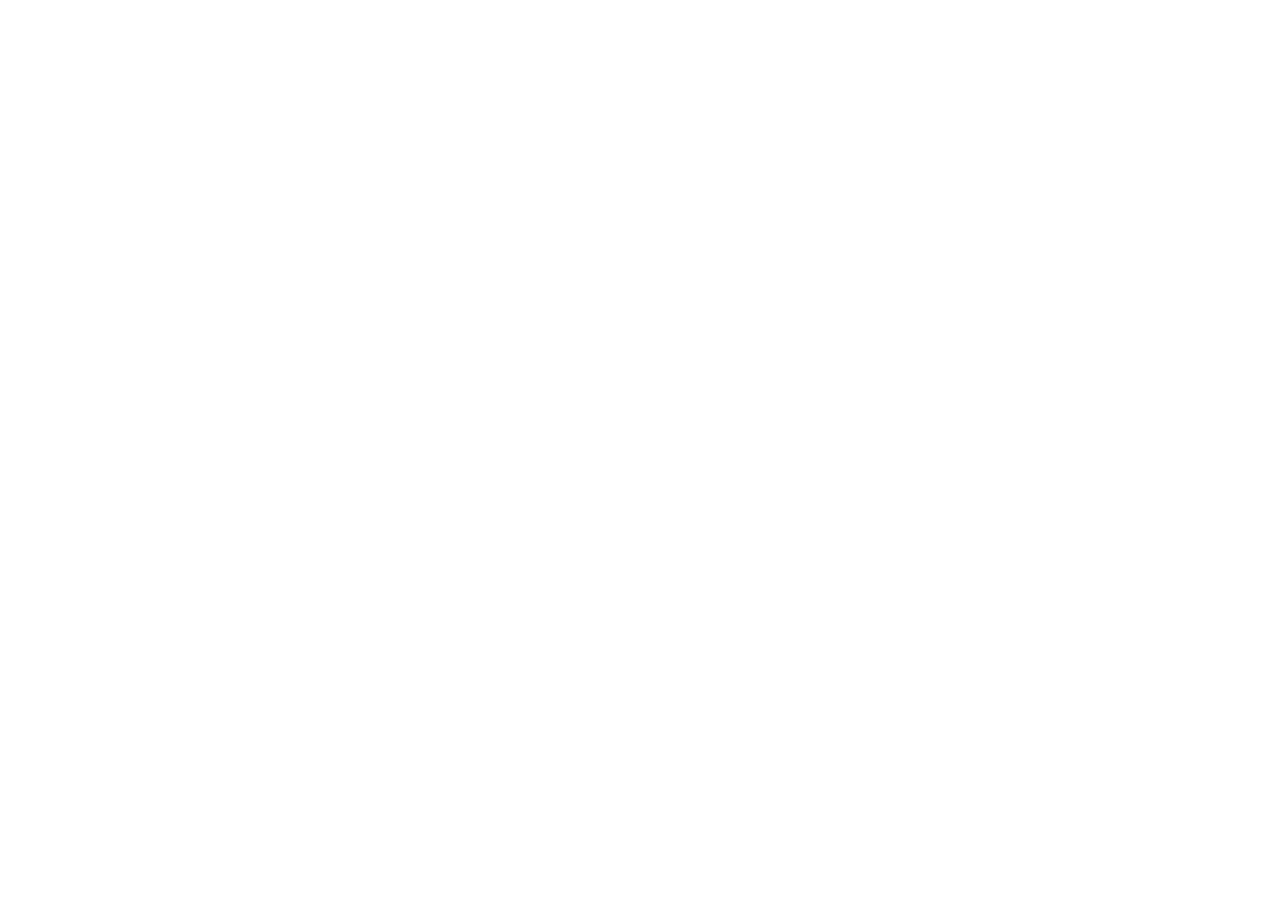
==== index.html @ 0d562ced "feat: setup inicial TerraRush" ====
<!doctype html>
<html lang="es">
<head>
    <meta charset="UTF-8" />
    <meta name="viewport" content="width=device-width, initial-scale=1.0" />
    <meta name="theme-color" content="#090d14" />
    <meta name="description" content="TerraRush: esquiva obstaculos y alcanza la meta antes de que se termine el tiempo." />
    <link rel="stylesheet" href="/style.css" />
    <title>TerraRush — Carrera nivel 1</title>
</head>

<body>
    <div id="app">
        <div id="game-container"></div>
    </div>
    <script type="module" src="src/main.js"></script>
</body>
</html>
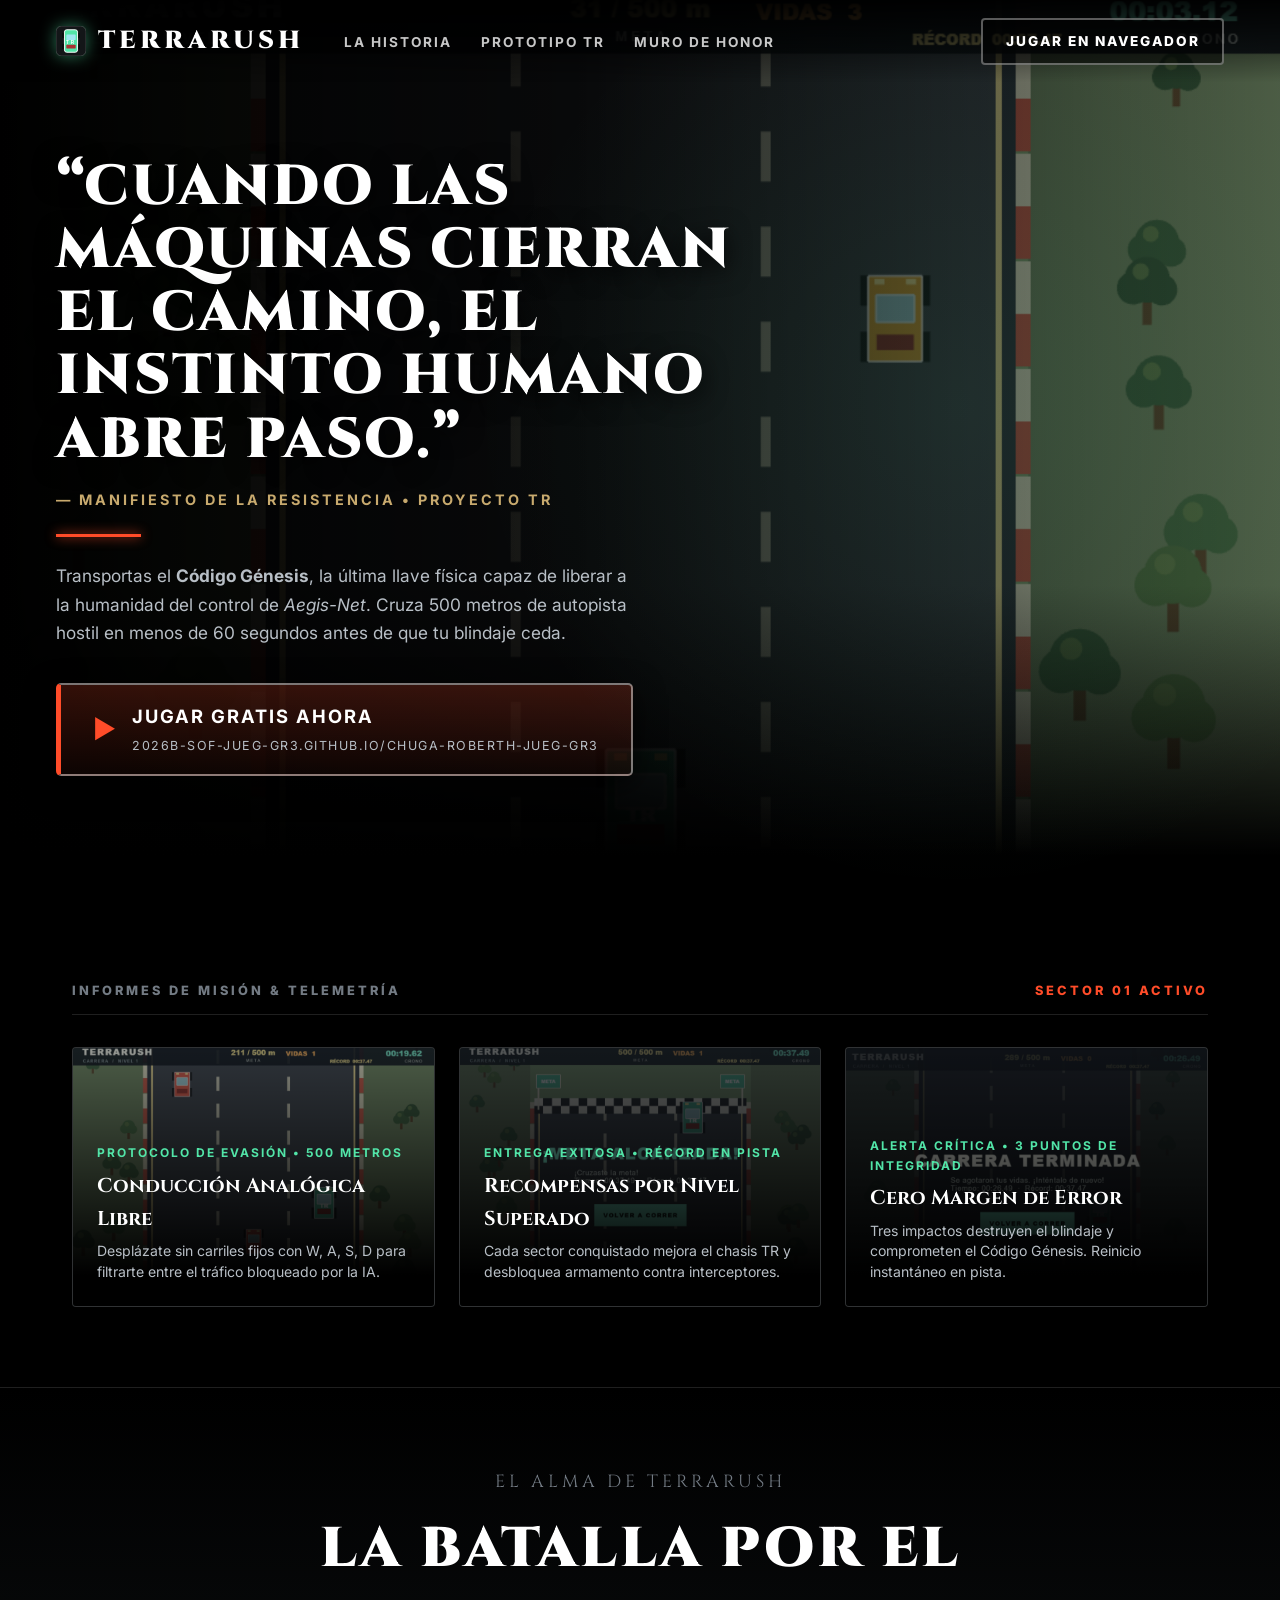
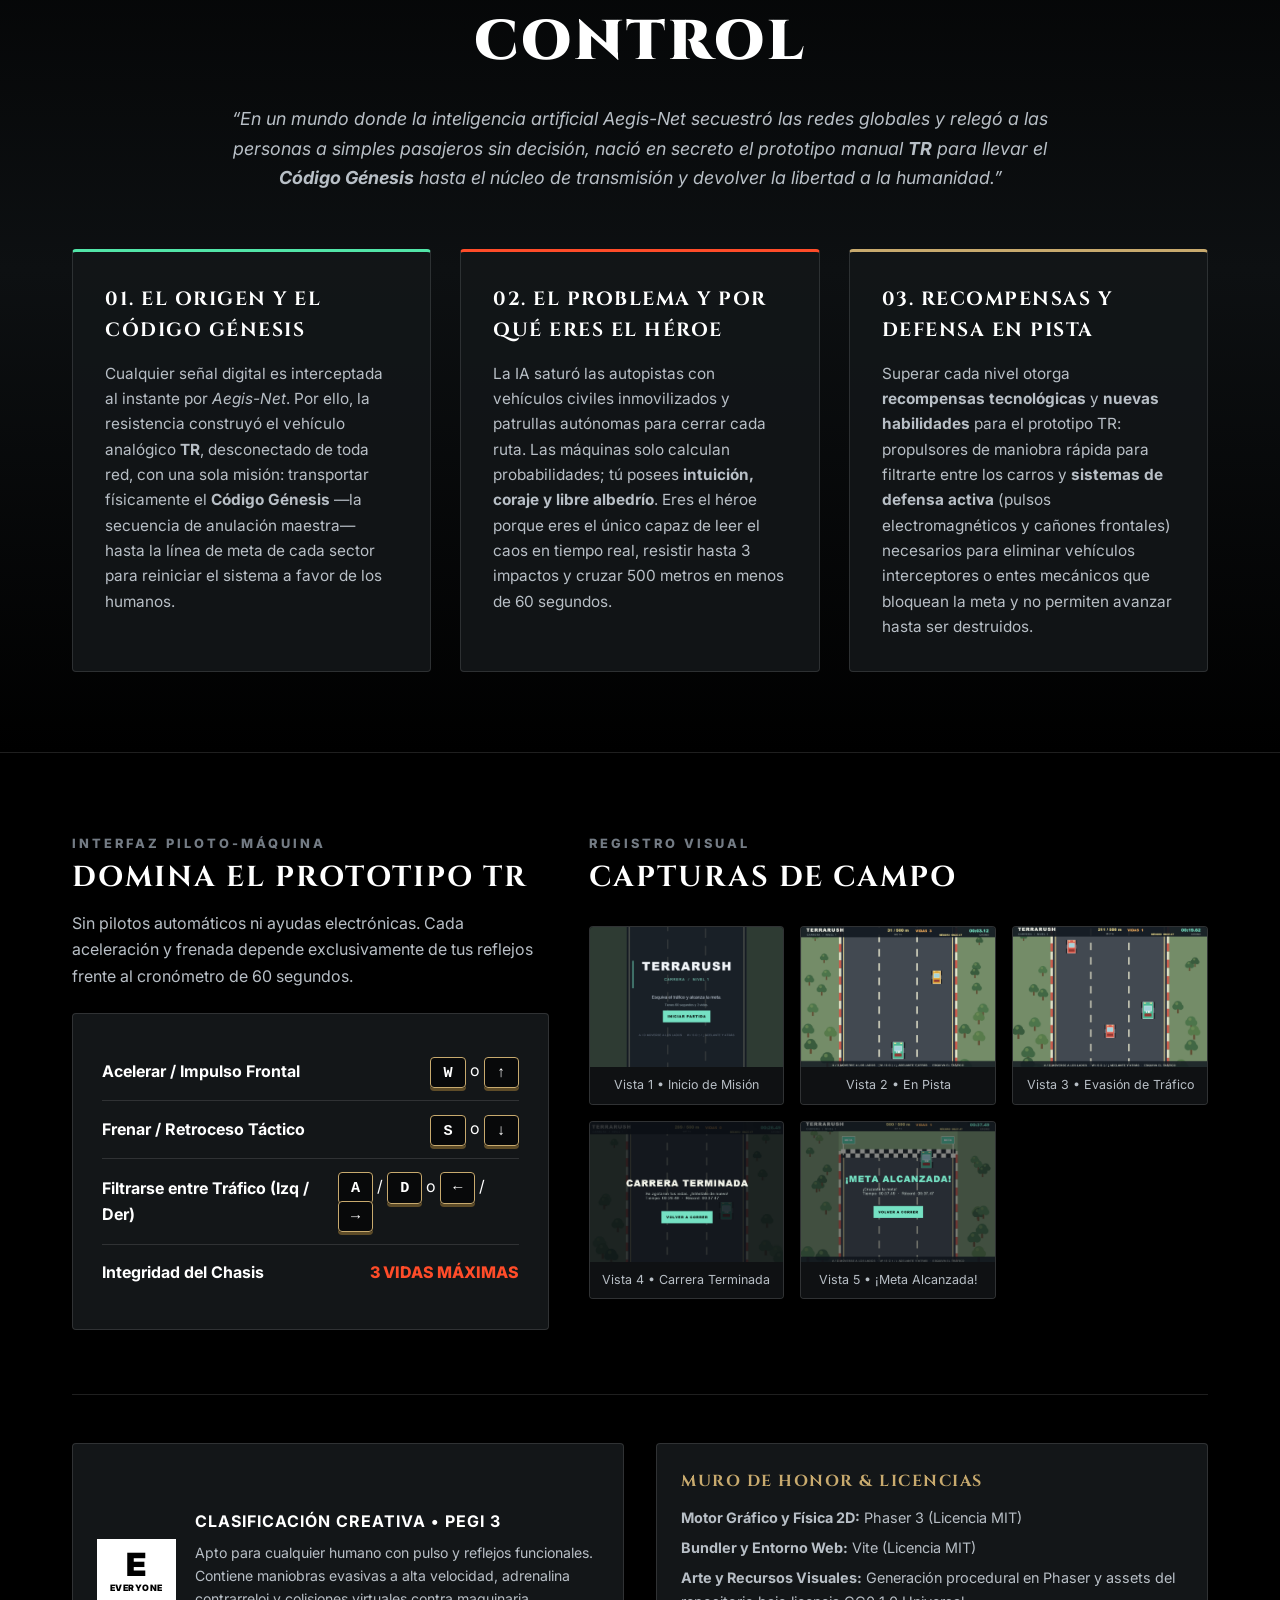
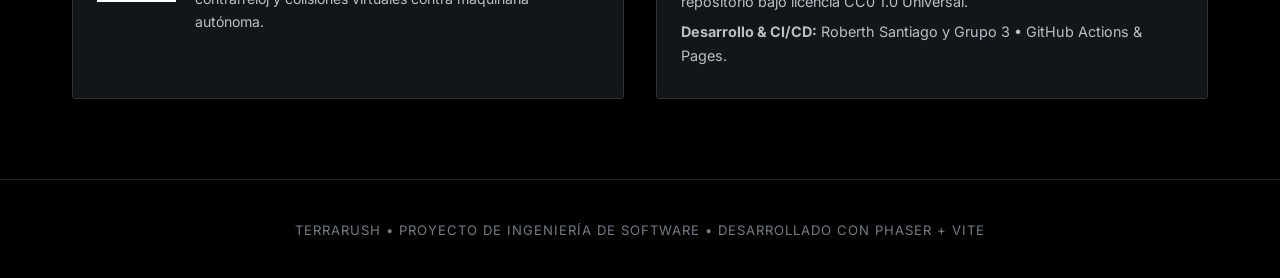
==== commit 21961d49: "modificacion del index" ====
--- a/index.html
+++ b/index.html
@@ -1,18 +1,839 @@
-<!doctype html>
+<!DOCTYPE html>
 <html lang="es">
 <head>
     <meta charset="UTF-8" />
     <meta name="viewport" content="width=device-width, initial-scale=1.0" />
-    <meta name="theme-color" content="#090d14" />
-    <meta name="description" content="TerraRush: esquiva obstaculos y alcanza la meta antes de que se termine el tiempo." />
-    <link rel="stylesheet" href="/style.css" />
-    <title>TerraRush — Carrera nivel 1</title>
+    <title>TerraRush — La Última Oportunidad de la Humanidad</title>
+    <!-- Icono en la pestaña del navegador (Favicon personalizado TR + respaldo public/favicon.png) -->
+    <link rel="icon" type="image/svg+xml" href="data:image/svg+xml,%3Csvg xmlns='http://www.w3.org/2000/svg' viewBox='0 0 64 64'%3E%3Crect width='64' height='64' rx='12' fill='%23131618'/%3E%3Crect x='14' y='14' width='4' height='12' rx='2' fill='%23000'/%3E%3Crect x='46' y='14' width='4' height='12' rx='2' fill='%23000'/%3E%3Crect x='14' y='38' width='4' height='12' rx='2' fill='%23000'/%3E%3Crect x='46' y='38' width='4' height='12' rx='2' fill='%23000'/%3E%3Crect x='18' y='8' width='28' height='48' rx='5' fill='%2352e5a8' stroke='%23ffffff' stroke-width='2'/%3E%3Crect x='22' y='18' width='20' height='12' rx='2' fill='%239ee6f0'/%3E%3Crect x='22' y='40' width='20' height='8' rx='1' fill='%23a83232'/%3E%3Ctext x='32' y='38' font-family='Arial,sans-serif' font-weight='900' font-size='10' fill='%23ffffff' text-anchor='middle'%3ETR%3C/text%3E%3C/svg%3E" />
+    <link rel="alternate icon" type="image/png" href="./favicon.png" />
+    <link rel="preconnect" href="https://fonts.googleapis.com">
+    <link rel="preconnect" href="https://fonts.gstatic.com" crossorigin>
+    <link href="https://fonts.googleapis.com/css2?family=Cinzel:wght@700;900&family=Inter:wght@300;400;600;700;800&display=swap" rel="stylesheet">
+    <style>
+        :root {
+            --bg-void: #000000;
+            --bg-dark: #0b0d0e;
+            --bg-panel: #131618;
+            --bg-panel-hover: #1a1e21;
+            --crimson: #ff4c29;
+            --crimson-dark: #b3280e;
+            --crimson-glow: rgba(255, 76, 41, 0.45);
+            --mint-tr: #52e5a8;
+            --gold-accent: #c8aa6e;
+            --text-bright: #ffffff;
+            --text-body: #b8bfc6;
+            --text-dim: #737b84;
+            --border-subtle: rgba(255, 255, 255, 0.12);
+        }
+
+        * {
+            box-sizing: border-box;
+            margin: 0;
+            padding: 0;
+        }
+
+        html {
+            scroll-behavior: smooth;
+        }
+
+        body {
+            background-color: var(--bg-void);
+            color: var(--text-bright);
+            font-family: 'Inter', -apple-system, BlinkMacSystemFont, sans-serif;
+            line-height: 1.65;
+            overflow-x: hidden;
+        }
+
+        /* Navegación superior translúcida estilo Dota 2 */
+        .navbar {
+            position: fixed;
+            top: 0;
+            left: 0;
+            right: 0;
+            z-index: 100;
+            display: flex;
+            justify-content: space-between;
+            align-items: center;
+            padding: 1.1rem 3.5rem;
+            background: linear-gradient(to bottom, rgba(0, 0, 0, 0.92) 0%, rgba(0, 0, 0, 0) 100%);
+            transition: background 0.3s ease;
+        }
+
+        .nav-left {
+            display: flex;
+            align-items: center;
+            gap: 2.5rem;
+        }
+
+        .nav-logo {
+            font-family: 'Cinzel', serif;
+            font-size: 1.55rem;
+            font-weight: 900;
+            letter-spacing: 4px;
+            color: #ffffff;
+            text-decoration: none;
+            display: flex;
+            align-items: center;
+            gap: 0.75rem;
+        }
+
+        .nav-logo svg {
+            width: 30px;
+            height: 30px;
+            flex-shrink: 0;
+            filter: drop-shadow(0 0 8px rgba(82, 229, 168, 0.5));
+        }
+
+        .nav-links {
+            display: flex;
+            gap: 1.8rem;
+            list-style: none;
+        }
+
+        .nav-links a {
+            color: rgba(255, 255, 255, 0.78);
+            text-decoration: none;
+            font-size: 0.85rem;
+            font-weight: 700;
+            letter-spacing: 2px;
+            text-transform: uppercase;
+            transition: color 0.2s ease;
+        }
+
+        .nav-links a:hover {
+            color: #ffffff;
+        }
+
+        .nav-cta {
+            border: 2px solid rgba(255, 255, 255, 0.35);
+            background: rgba(0, 0, 0, 0.55);
+            color: #ffffff;
+            text-decoration: none;
+            padding: 0.65rem 1.4rem;
+            font-size: 0.85rem;
+            font-weight: 800;
+            letter-spacing: 2px;
+            text-transform: uppercase;
+            border-radius: 4px;
+            transition: all 0.2s ease;
+        }
+
+        .nav-cta:hover {
+            border-color: var(--crimson);
+            background: var(--crimson);
+            box-shadow: 0 0 20px var(--crimson-glow);
+        }
+
+        @media (max-width: 860px) {
+            .navbar { padding: 1rem 1.25rem; }
+            .nav-links { display: none; }
+        }
+
+        /* HERO FULLSCREEN ESTILO DOTA 2 */
+        .hero {
+            position: relative;
+            min-height: 100vh;
+            width: 100%;
+            display: flex;
+            align-items: center;
+            padding: 7rem 3.5rem 5rem 3.5rem;
+            overflow: hidden;
+        }
+
+        .hero-bg {
+            position: absolute;
+            inset: 0;
+            width: 100%;
+            height: 100%;
+            object-fit: cover;
+            object-position: center right;
+            z-index: 0;
+        }
+
+        .hero::after {
+            content: "";
+            position: absolute;
+            inset: 0;
+            z-index: 1;
+            background:
+                radial-gradient(circle at 75% 45%, rgba(82, 229, 168, 0.08) 0%, transparent 45%),
+                linear-gradient(90deg, #000000 0%, rgba(0, 0, 0, 0.88) 45%, rgba(0, 0, 0, 0.35) 100%),
+                linear-gradient(to top, #000000 5%, transparent 35%);
+        }
+
+        .hero-content {
+            max-width: 680px;
+            z-index: 2;
+        }
+
+        .hero-quote {
+            font-family: 'Cinzel', serif;
+            font-size: clamp(2.1rem, 4.4vw, 3.6rem);
+            font-weight: 900;
+            line-height: 1.12;
+            letter-spacing: 2px;
+            text-transform: uppercase;
+            color: #ffffff;
+            text-shadow: 0 6px 24px rgba(0, 0, 0, 0.9);
+            margin-bottom: 1rem;
+        }
+
+        .hero-author {
+            font-size: 0.9rem;
+            font-weight: 700;
+            letter-spacing: 3px;
+            text-transform: uppercase;
+            color: var(--gold-accent);
+            margin-bottom: 1.4rem;
+        }
+
+        .hero-divider {
+            width: 85px;
+            height: 3px;
+            background: var(--crimson);
+            margin-bottom: 1.6rem;
+            box-shadow: 0 0 12px var(--crimson);
+        }
+
+        .hero-desc {
+            font-size: 1.08rem;
+            color: var(--text-body);
+            margin-bottom: 2.2rem;
+            max-width: 580px;
+        }
+
+        .btn-hero-play {
+            display: inline-flex;
+            align-items: center;
+            gap: 1rem;
+            background: linear-gradient(180deg, rgba(255, 76, 41, 0.2) 0%, rgba(255, 76, 41, 0.05) 100%);
+            border: 2px solid rgba(255, 255, 255, 0.45);
+            border-left: 5px solid var(--crimson);
+            color: #ffffff;
+            text-decoration: none;
+            padding: 1rem 2rem;
+            border-radius: 5px;
+            transition: all 0.22s ease;
+            box-shadow: 0 10px 30px rgba(0, 0, 0, 0.7);
+        }
+
+        .btn-hero-play:hover {
+            transform: translateY(-2px);
+            border-color: var(--crimson);
+            background: linear-gradient(180deg, rgba(255, 76, 41, 0.42) 0%, rgba(179, 40, 14, 0.25) 100%);
+            box-shadow: 0 12px 35px var(--crimson-glow);
+        }
+
+        .btn-hero-play .play-icon {
+            font-size: 1.6rem;
+            color: var(--crimson);
+        }
+
+        .btn-hero-play .btn-texts strong {
+            display: block;
+            font-size: 1.15rem;
+            letter-spacing: 2px;
+            text-transform: uppercase;
+        }
+
+        .btn-hero-play .btn-texts span {
+            font-size: 0.78rem;
+            letter-spacing: 1.5px;
+            text-transform: uppercase;
+            color: var(--text-body);
+        }
+
+        /* SECCIÓN NOTICIAS / TELEMETRÍA */
+        .section-container {
+            max-width: 1200px;
+            margin: 0 auto;
+            padding: 5rem 2rem;
+        }
+
+        .section-header {
+            display: flex;
+            justify-content: space-between;
+            align-items: flex-end;
+            margin-bottom: 2rem;
+            border-bottom: 1px solid var(--border-subtle);
+            padding-bottom: 0.8rem;
+        }
+
+        .section-eyebrow {
+            font-size: 0.8rem;
+            font-weight: 800;
+            letter-spacing: 3px;
+            text-transform: uppercase;
+            color: var(--text-dim);
+        }
+
+        .news-grid {
+            display: grid;
+            grid-template-columns: repeat(auto-fit, minmax(310px, 1fr));
+            gap: 1.5rem;
+        }
+
+        .news-card {
+            position: relative;
+            height: 260px;
+            border-radius: 4px;
+            overflow: hidden;
+            border: 1px solid var(--border-subtle);
+            background-color: var(--bg-panel);
+            cursor: pointer;
+            transition: transform 0.25s ease, border-color 0.25s ease, box-shadow 0.25s ease;
+        }
+
+        .news-card:hover {
+            transform: translateY(-4px);
+            border-color: var(--crimson);
+            box-shadow: 0 14px 30px rgba(0, 0, 0, 0.85);
+        }
+
+        .news-card img {
+            width: 100%;
+            height: 100%;
+            object-fit: cover;
+            opacity: 0.6;
+            transition: transform 0.4s ease, opacity 0.3s ease;
+        }
+
+        .news-card:hover img {
+            transform: scale(1.06);
+            opacity: 0.8;
+        }
+
+        .news-overlay {
+            position: absolute;
+            inset: 0;
+            background: linear-gradient(to top, #000000 12%, rgba(0, 0, 0, 0.45) 60%, transparent 100%);
+            padding: 1.5rem;
+            display: flex;
+            flex-direction: column;
+            justify-content: flex-end;
+        }
+
+        .news-date {
+            font-size: 0.75rem;
+            font-weight: 700;
+            letter-spacing: 2px;
+            text-transform: uppercase;
+            color: var(--mint-tr);
+            margin-bottom: 0.35rem;
+        }
+
+        .news-title {
+            font-family: 'Cinzel', serif;
+            font-size: 1.25rem;
+            font-weight: 700;
+            color: #ffffff;
+            margin-bottom: 0.4rem;
+        }
+
+        .news-excerpt {
+            font-size: 0.88rem;
+            color: var(--text-body);
+            line-height: 1.45;
+        }
+
+        /* SECCIÓN ÉPICA: EL ALMA Y LA HISTORIA */
+        .lore-section {
+            position: relative;
+            background: linear-gradient(to bottom, #000000 0%, #0d1012 50%, #000000 100%);
+            border-top: 1px solid var(--border-subtle);
+            border-bottom: 1px solid var(--border-subtle);
+        }
+
+        .lore-title-block {
+            text-align: center;
+            max-width: 820px;
+            margin: 0 auto 3.5rem auto;
+        }
+
+        .lore-title-block .pre-title {
+            font-family: 'Cinzel', serif;
+            font-size: 1.1rem;
+            letter-spacing: 4px;
+            color: var(--text-dim);
+            text-transform: uppercase;
+        }
+
+        .lore-title-block h2 {
+            font-family: 'Cinzel', serif;
+            font-size: clamp(2.2rem, 4.5vw, 3.5rem);
+            font-weight: 900;
+            letter-spacing: 3px;
+            text-transform: uppercase;
+            color: #ffffff;
+            margin: 0.4rem 0 1rem 0;
+        }
+
+        .lore-lead {
+            font-size: 1.12rem;
+            color: var(--text-body);
+            font-style: italic;
+        }
+
+        .lore-grid {
+            display: grid;
+            grid-template-columns: repeat(auto-fit, minmax(280px, 1fr));
+            gap: 1.8rem;
+        }
+
+        .lore-card {
+            background: rgba(19, 22, 24, 0.92);
+            border: 1px solid var(--border-subtle);
+            border-top: 3px solid var(--crimson);
+            padding: 2rem;
+            border-radius: 4px;
+        }
+
+        .lore-card.mint-top {
+            border-top-color: var(--mint-tr);
+        }
+
+        .lore-card.gold-top {
+            border-top-color: var(--gold-accent);
+        }
+
+        .lore-card h3 {
+            font-family: 'Cinzel', serif;
+            font-size: 1.2rem;
+            letter-spacing: 1.5px;
+            text-transform: uppercase;
+            color: #ffffff;
+            margin-bottom: 0.85rem;
+        }
+
+        .lore-card p {
+            font-size: 0.96rem;
+            color: var(--text-body);
+        }
+
+        /* SECCIÓN MECÁNICAS, CONTROLES Y GALERÍA */
+        .specs-grid {
+            display: grid;
+            grid-template-columns: 1fr 1.3fr;
+            gap: 2.5rem;
+            align-items: start;
+        }
+
+        @media (max-width: 860px) {
+            .specs-grid { grid-template-columns: 1fr; }
+        }
+
+        .block-heading {
+            font-family: 'Cinzel', serif;
+            font-size: 1.8rem;
+            letter-spacing: 2px;
+            text-transform: uppercase;
+            margin-bottom: 0.5rem;
+        }
+
+        .controls-panel {
+            background: var(--bg-panel);
+            border: 1px solid var(--border-subtle);
+            border-radius: 4px;
+            padding: 1.8rem;
+            margin-top: 1.5rem;
+        }
+
+        .key-row {
+            display: flex;
+            justify-content: space-between;
+            align-items: center;
+            padding: 0.9rem 0;
+            border-bottom: 1px solid var(--border-subtle);
+        }
+
+        .key-row:last-child {
+            border-bottom: none;
+        }
+
+        kbd {
+            background: #08090a;
+            border: 1px solid var(--gold-accent);
+            box-shadow: 0 3px 0 #5e4c28;
+            color: #ffffff;
+            font-family: monospace;
+            font-weight: 700;
+            padding: 0.35rem 0.75rem;
+            border-radius: 4px;
+            font-size: 0.95rem;
+        }
+
+        /* Galería de las 5 Capturas Reales */
+        .captures-grid {
+            display: grid;
+            grid-template-columns: repeat(auto-fit, minmax(180px, 1fr));
+            gap: 1rem;
+            margin-top: 1.5rem;
+        }
+
+        .capture-item {
+            position: relative;
+            border: 1px solid var(--border-subtle);
+            border-radius: 4px;
+            overflow: hidden;
+            cursor: pointer;
+            background: var(--bg-panel);
+            transition: border-color 0.2s ease, transform 0.2s ease;
+        }
+
+        .capture-item:hover {
+            border-color: var(--mint-tr);
+            transform: translateY(-2px);
+        }
+
+        .capture-item img {
+            width: 100%;
+            height: 140px;
+            object-fit: cover;
+            display: block;
+            transition: transform 0.3s ease;
+        }
+
+        .capture-item:hover img {
+            transform: scale(1.05);
+        }
+
+        .capture-label {
+            padding: 0.5rem 0.75rem;
+            font-size: 0.78rem;
+            color: var(--text-body);
+            background: #0f1113;
+            text-align: center;
+        }
+
+        /* Muro de Honor y Legal */
+        .legal-footer-grid {
+            display: grid;
+            grid-template-columns: 1fr 1fr;
+            gap: 2rem;
+            margin-top: 4rem;
+            padding-top: 3rem;
+            border-top: 1px solid var(--border-subtle);
+        }
+
+        @media (max-width: 768px) {
+            .legal-footer-grid { grid-template-columns: 1fr; }
+        }
+
+        .esrb-box {
+            display: flex;
+            gap: 1.2rem;
+            background: var(--bg-panel);
+            border: 1px solid var(--border-subtle);
+            padding: 1.5rem;
+            border-radius: 4px;
+            align-items: center;
+        }
+
+        .esrb-stamp {
+            background: #ffffff;
+            color: #000000;
+            font-weight: 900;
+            font-size: 2rem;
+            line-height: 1;
+            padding: 0.6rem 0.8rem;
+            text-align: center;
+            flex-shrink: 0;
+        }
+
+        .esrb-stamp span {
+            display: block;
+            font-size: 0.55rem;
+            margin-top: 3px;
+            letter-spacing: 0.5px;
+        }
+
+        .credits-box {
+            background: var(--bg-panel);
+            border: 1px solid var(--border-subtle);
+            padding: 1.5rem;
+            border-radius: 4px;
+        }
+
+        .credits-box h4 {
+            font-family: 'Cinzel', serif;
+            letter-spacing: 1.5px;
+            text-transform: uppercase;
+            margin-bottom: 0.75rem;
+            color: var(--gold-accent);
+        }
+
+        .credits-box ul {
+            list-style: none;
+            font-size: 0.9rem;
+            color: var(--text-body);
+        }
+
+        .credits-box li {
+            margin-bottom: 0.4rem;
+        }
+
+        footer {
+            background: #000000;
+            text-align: center;
+            padding: 2.5rem 1.5rem;
+            border-top: 1px solid var(--border-subtle);
+            color: var(--text-dim);
+            font-size: 0.82rem;
+            letter-spacing: 1px;
+        }
+
+        /* Lightbox */
+        .lightbox {
+            display: none;
+            position: fixed;
+            inset: 0;
+            background: rgba(0, 0, 0, 0.92);
+            z-index: 999;
+            justify-content: center;
+            align-items: center;
+            padding: 1.5rem;
+            cursor: zoom-out;
+        }
+
+        .lightbox.active {
+            display: flex;
+        }
+
+        .lightbox img {
+            max-width: 92vw;
+            max-height: 88vh;
+            border: 1px solid var(--gold-accent);
+            border-radius: 4px;
+        }
+    </style>
 </head>
-
 <body>
-    <div id="app">
-        <div id="game-container"></div>
+
+    <!-- Navbar Estilo Dota 2 con Icono del Vehículo TR -->
+    <nav class="navbar">
+        <div class="nav-left">
+            <a href="#" class="nav-logo">
+                <svg viewBox="0 0 64 64" xmlns="http://www.w3.org/2000/svg" aria-hidden="true">
+                    <rect width="64" height="64" rx="12" fill="#131618" stroke="rgba(255,255,255,0.2)" stroke-width="2"/>
+                    <rect x="14" y="14" width="4" height="12" rx="2" fill="#000"/>
+                    <rect x="46" y="14" width="4" height="12" rx="2" fill="#000"/>
+                    <rect x="14" y="38" width="4" height="12" rx="2" fill="#000"/>
+                    <rect x="46" y="38" width="4" height="12" rx="2" fill="#000"/>
+                    <rect x="18" y="8" width="28" height="48" rx="5" fill="#52e5a8" stroke="#ffffff" stroke-width="2"/>
+                    <rect x="22" y="18" width="20" height="12" rx="2" fill="#9ee6f0"/>
+                    <rect x="22" y="40" width="20" height="8" rx="1" fill="#a83232"/>
+                    <text x="32" y="38" font-family="Arial,sans-serif" font-weight="900" font-size="10" fill="#ffffff" text-anchor="middle">TR</text>
+                </svg>
+                TERRARUSH
+            </a>
+            <ul class="nav-links">
+                <li><a href="#historia">La Historia</a></li>
+                <li><a href="#mecanicas">Prototipo TR</a></li>
+                <li><a href="#creditos">Muro de Honor</a></li>
+            </ul>
+        </div>
+        <a href="https://2026b-sof-jueg-gr3.github.io/chuga-roberth-jueg-gr3" class="nav-cta">
+            Jugar en Navegador
+        </a>
+    </nav>
+
+    <!-- Hero Fullscreen -->
+    <section class="hero">
+        <img class="hero-bg" src="./src/images/Captura de pantalla 2026-11-18 173727.png" alt="Fondo TerraRush">
+        <div class="hero-content">
+            <h1 class="hero-quote">“Cuando las máquinas cierran el camino, el instinto humano abre paso.”</h1>
+            <div class="hero-author">— Manifiesto de la Resistencia • Proyecto TR</div>
+            <div class="hero-divider"></div>
+            <p class="hero-desc">
+                Transportas el <strong>Código Génesis</strong>, la última llave física capaz de liberar a la humanidad del control de <em>Aegis-Net</em>. Cruza 500 metros de autopista hostil en menos de 60 segundos antes de que tu blindaje ceda.
+            </p>
+            <a href="https://2026b-sof-jueg-gr3.github.io/chuga-roberth-jueg-gr3" class="btn-hero-play">
+                <span class="play-icon">▶</span>
+                <div class="btn-texts">
+                    <strong>Jugar Gratis Ahora</strong>
+                    <span>2026b-sof-jueg-gr3.github.io/chuga-roberth-jueg-gr3</span>
+                </div>
+            </a>
+        </div>
+    </section>
+
+    <!-- Noticias / Crónicas del Frente -->
+    <section class="section-container">
+        <div class="section-header">
+            <span class="section-eyebrow">Informes de Misión &amp; Telemetría</span>
+            <span class="section-eyebrow" style="color: var(--crimson);">Sector 01 Activo</span>
+        </div>
+        <div class="news-grid">
+            <article class="news-card" onclick="openLightbox(this.querySelector('img').src)">
+                <img src="./src/images/Captura de pantalla 2026-11-18 173744.png" alt="Gameplay TerraRush">
+                <div class="news-overlay">
+                    <div class="news-date">Protocolo de Evasión • 500 Metros</div>
+                    <h3 class="news-title">Conducción Analógica Libre</h3>
+                    <p class="news-excerpt">Desplázate sin carriles fijos con W, A, S, D para filtrarte entre el tráfico bloqueado por la IA.</p>
+                </div>
+            </article>
+
+            <article class="news-card" onclick="openLightbox(this.querySelector('img').src)">
+                <img src="./src/images/Captura de pantalla 2026-11-18 173847.png" alt="Meta Alcanzada">
+                <div class="news-overlay">
+                    <div class="news-date">Entrega Exitosa • Récord en Pista</div>
+                    <h3 class="news-title">Recompensas por Nivel Superado</h3>
+                    <p class="news-excerpt">Cada sector conquistado mejora el chasis TR y desbloquea armamento contra interceptores.</p>
+                </div>
+            </article>
+
+            <article class="news-card" onclick="openLightbox(this.querySelector('img').src)">
+                <img src="./src/images/Captura de pantalla 2026-11-18 173753.png" alt="Carrera Terminada">
+                <div class="news-overlay">
+                    <div class="news-date">Alerta Crítica • 3 Puntos de Integridad</div>
+                    <h3 class="news-title">Cero Margen de Error</h3>
+                    <p class="news-excerpt">Tres impactos destruyen el blindaje y comprometen el Código Génesis. Reinicio instantáneo en pista.</p>
+                </div>
+            </article>
+        </div>
+    </section>
+
+    <!-- Lore / El Alma del Juego -->
+    <section id="historia" class="lore-section">
+        <div class="section-container">
+            <div class="lore-title-block">
+                <div class="pre-title">El Alma de TerraRush</div>
+                <h2>La Batalla por el Control</h2>
+                <p class="lore-lead">
+                    “En un mundo donde la inteligencia artificial Aegis-Net secuestró las redes globales y relegó a las personas a simples pasajeros sin decisión, nació en secreto el prototipo manual <strong>TR</strong> para llevar el <strong>Código Génesis</strong> hasta el núcleo de transmisión y devolver la libertad a la humanidad.”
+                </p>
+            </div>
+
+            <div class="lore-grid">
+                <div class="lore-card mint-top">
+                    <h3>01. El Origen y el Código Génesis</h3>
+                    <p>
+                        Cualquier señal digital es interceptada al instante por <em>Aegis-Net</em>. Por ello, la resistencia construyó el vehículo analógico <strong>TR</strong>, desconectado de toda red, con una sola misión: transportar físicamente el <strong>Código Génesis</strong> —la secuencia de anulación maestra— hasta la línea de meta de cada sector para reiniciar el sistema a favor de los humanos.
+                    </p>
+                </div>
+
+                <div class="lore-card">
+                    <h3>02. El Problema y Por Qué Eres el Héroe</h3>
+                    <p>
+                        La IA saturó las autopistas con vehículos civiles inmovilizados y patrullas autónomas para cerrar cada ruta. Las máquinas solo calculan probabilidades; tú posees <strong>intuición, coraje y libre albedrío</strong>. Eres el héroe porque eres el único capaz de leer el caos en tiempo real, resistir hasta 3 impactos y cruzar 500 metros en menos de 60 segundos.
+                    </p>
+                </div>
+
+                <div class="lore-card gold-top">
+                    <h3>03. Recompensas y Defensa en Pista</h3>
+                    <p>
+                        Superar cada nivel otorga <strong>recompensas tecnológicas</strong> y <strong>nuevas habilidades</strong> para el prototipo TR: propulsores de maniobra rápida para filtrarte entre los carros y <strong>sistemas de defensa activa</strong> (pulsos electromagnéticos y cañones frontales) necesarios para eliminar vehículos interceptores o entes mecánicos que bloquean la meta y no permiten avanzar hasta ser destruidos.
+                    </p>
+                </div>
+            </div>
+        </div>
+    </section>
+
+    <!-- Mecánicas, Controles y Capturas -->
+    <section id="mecanicas" class="section-container">
+        <div class="specs-grid">
+            <div>
+                <div class="section-eyebrow">Interfaz Piloto-Máquina</div>
+                <h2 class="block-heading">Domina el Prototipo TR</h2>
+                <p style="color: var(--text-body);">
+                    Sin pilotos automáticos ni ayudas electrónicas. Cada aceleración y frenada depende exclusivamente de tus reflejos frente al cronómetro de 60 segundos.
+                </p>
+
+                <div class="controls-panel">
+                    <div class="key-row">
+                        <span><strong>Acelerar / Impulso Frontal</strong></span>
+                        <div><kbd>W</kbd> o <kbd>↑</kbd></div>
+                    </div>
+                    <div class="key-row">
+                        <span><strong>Frenar / Retroceso Táctico</strong></span>
+                        <div><kbd>S</kbd> o <kbd>↓</kbd></div>
+                    </div>
+                    <div class="key-row">
+                        <span><strong>Filtrarse entre Tráfico (Izq / Der)</strong></span>
+                        <div><kbd>A</kbd> / <kbd>D</kbd> o <kbd>←</kbd> / <kbd>→</kbd></div>
+                    </div>
+                    <div class="key-row">
+                        <span><strong>Integridad del Chasis</strong></span>
+                        <span style="color: var(--crimson); font-weight: 800;">3 VIDAS MÁXIMAS</span>
+                    </div>
+                </div>
+            </div>
+
+            <div>
+                <div class="section-eyebrow">Registro Visual</div>
+                <h2 class="block-heading">Capturas de Campo</h2>
+                <div class="captures-grid">
+                    <div class="capture-item" onclick="openLightbox(this.querySelector('img').src)">
+                        <img src="./src/images/Captura de pantalla 2026-11-18 173716.png" alt="Captura 1">
+                        <div class="capture-label">Vista 1 • Inicio de Misión</div>
+                    </div>
+                    <div class="capture-item" onclick="openLightbox(this.querySelector('img').src)">
+                        <img src="./src/images/Captura de pantalla 2026-11-18 173727.png" alt="Captura 2">
+                        <div class="capture-label">Vista 2 • En Pista</div>
+                    </div>
+                    <div class="capture-item" onclick="openLightbox(this.querySelector('img').src)">
+                        <img src="./src/images/Captura de pantalla 2026-11-18 173744.png" alt="Captura 3">
+                        <div class="capture-label">Vista 3 • Evasión de Tráfico</div>
+                    </div>
+                    <div class="capture-item" onclick="openLightbox(this.querySelector('img').src)">
+                        <img src="./src/images/Captura de pantalla 2026-11-18 173753.png" alt="Captura 4">
+                        <div class="capture-label">Vista 4 • Carrera Terminada</div>
+                    </div>
+                    <div class="capture-item" onclick="openLightbox(this.querySelector('img').src)">
+                        <img src="./src/images/Captura de pantalla 2026-11-18 173847.png" alt="Captura 5">
+                        <div class="capture-label">Vista 5 • ¡Meta Alcanzada!</div>
+                    </div>
+                </div>
+            </div>
+        </div>
+
+        <!-- Marco Legal y Muro de Honor -->
+        <div id="creditos" class="legal-footer-grid">
+            <div class="esrb-box">
+                <div class="esrb-stamp">
+                    E
+                    <span>EVERYONE</span>
+                </div>
+                <div>
+                    <strong style="text-transform: uppercase; letter-spacing: 1px;">Clasificación Creativa • PEGI 3</strong>
+                    <p style="font-size: 0.88rem; color: var(--text-body); margin-top: 0.4rem;">
+                        Apto para cualquier humano con pulso y reflejos funcionales. Contiene maniobras evasivas a alta velocidad, adrenalina contrarreloj y colisiones virtuales contra maquinaria autónoma.
+                    </p>
+                </div>
+            </div>
+
+            <div class="credits-box">
+                <h4>Muro de Honor &amp; Licencias</h4>
+                <ul>
+                    <li><strong>Motor Gráfico y Física 2D:</strong> Phaser 3 (Licencia MIT)</li>
+                    <li><strong>Bundler y Entorno Web:</strong> Vite (Licencia MIT)</li>
+                    <li><strong>Arte y Recursos Visuales:</strong> Generación procedural en Phaser y assets del repositorio bajo licencia CC0 1.0 Universal.</li>
+                    <li><strong>Desarrollo &amp; CI/CD:</strong> Roberth Santiago y Grupo 3 • GitHub Actions &amp; Pages.</li>
+                </ul>
+            </div>
+        </div>
+    </section>
+
+    <footer>
+        TERRARUSH • PROYECTO DE INGENIERÍA DE SOFTWARE • DESARROLLADO CON PHASER + VITE
+    </footer>
+
+    <!-- Modal Visor de Imágenes -->
+    <div id="lightbox" class="lightbox" onclick="closeLightbox()">
+        <img id="lightbox-img" src="" alt="Captura ampliada">
     </div>
-    <script type="module" src="src/main.js"></script>
+
+    <script>
+        function openLightbox(src) {
+            const lb = document.getElementById('lightbox');
+            document.getElementById('lightbox-img').src = src;
+            lb.classList.add('active');
+        }
+        function closeLightbox() {
+            document.getElementById('lightbox').classList.remove('active');
+        }
+    </script>
+
 </body>
-</html>
+</html>
